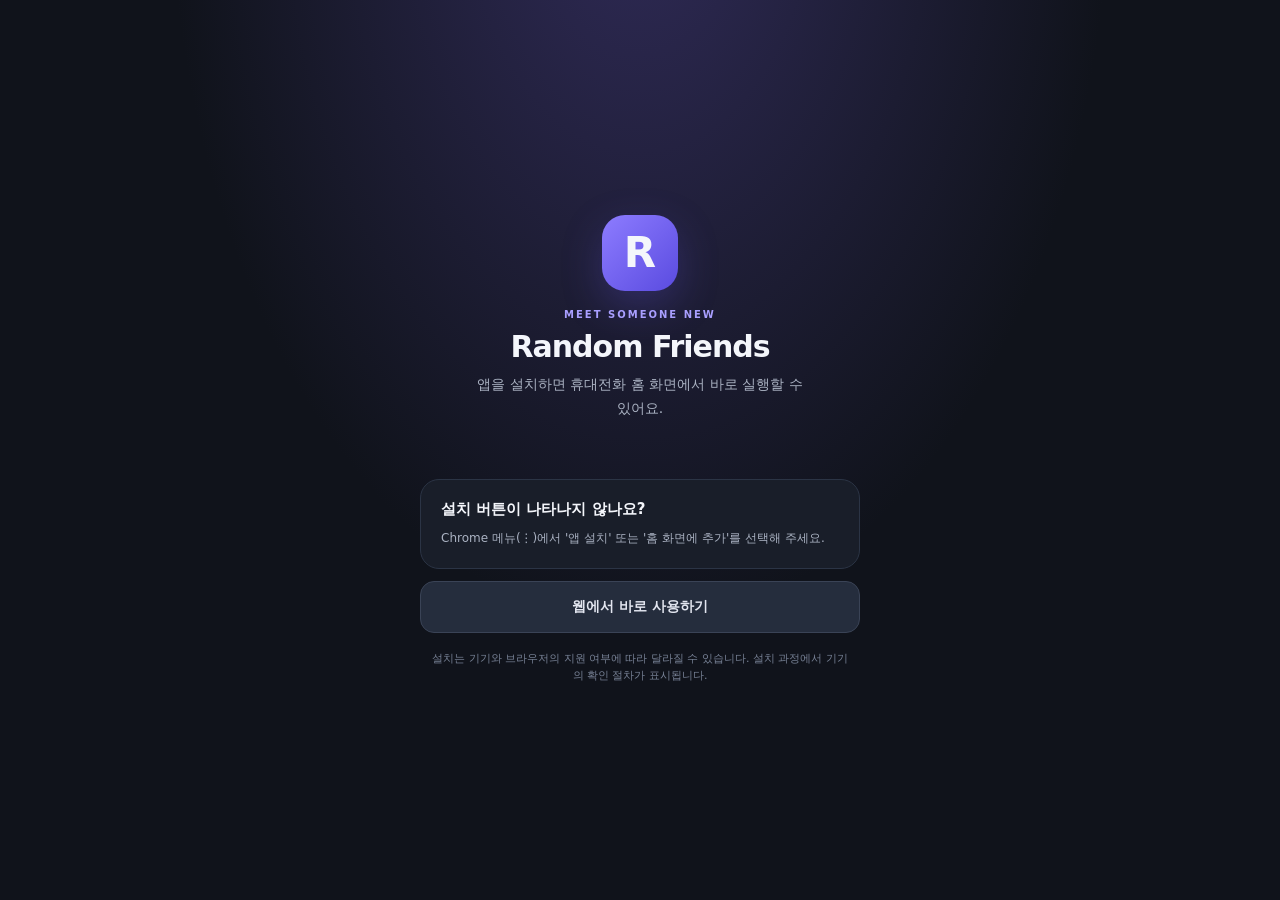
==== install.html @ dc0d9282 "Add cross-platform PWA installation guide" ====
<!doctype html>
<html lang="ko">
<head>
  <meta charset="utf-8">
  <meta name="viewport" content="width=device-width,initial-scale=1,viewport-fit=cover">
  <meta name="theme-color" content="#10131b">
  <meta name="description" content="Random Friends 앱 설치 안내">
  <meta name="application-name" content="Random Friends">
  <meta name="apple-mobile-web-app-capable" content="yes">
  <meta name="apple-mobile-web-app-title" content="Random Friends">
  <link rel="manifest" href="./manifest.json">
  <link rel="icon" href="./icon.svg" type="image/svg+xml">
  <title>Random Friends 설치</title>
  <style>
    *{box-sizing:border-box}
    body{margin:0;min-height:100vh;background:radial-gradient(ellipse at 50% -15%,#302b58 0,transparent 52%),#10131b;color:#f4f6fb;font-family:system-ui,-apple-system,"Noto Sans KR",sans-serif;display:grid;place-items:center;padding:24px}
    main{width:min(100%,440px);text-align:center}
    .logo{width:76px;height:76px;margin:0 auto 18px;border-radius:23px;background:linear-gradient(135deg,#8d7cff,#5a4be0);display:grid;place-items:center;font-size:42px;font-weight:900;box-shadow:0 14px 40px #6555e544}
    .eyebrow{font-size:10px;font-weight:800;letter-spacing:2px;color:#a99fff}
    h1{font-size:30px;letter-spacing:-1px;margin:9px 0}
    .lead{font-size:14px;line-height:1.7;color:#aab2c2;margin:0 auto 26px;max-width:340px}
    .panel{background:#191e29;border:1px solid #2b3445;border-radius:19px;padding:20px;text-align:left;margin:12px 0}
    .panel h2{font-size:15px;margin:0 0 9px}
    .panel p,.steps{font-size:12px;line-height:1.7;color:#aab2c2;margin:0}
    .steps{padding-left:20px;margin-top:9px}
    button,.open-link{width:100%;min-height:52px;border:0;border-radius:14px;padding:14px 16px;background:linear-gradient(110deg,#8273ff,#6352e8);color:white;font-size:14px;font-weight:800;text-decoration:none;display:flex;align-items:center;justify-content:center;cursor:pointer}
    .secondary{margin-top:10px;background:#252d3d;border:1px solid #3a4356;color:#e2e5ef}
    #install-btn[hidden],#ios-help[hidden],#android-help[hidden],#installed-note[hidden]{display:none}
    .note{font-size:11px;line-height:1.6;color:#778195;margin:17px 8px 0}
    #status{font-size:12px;color:#b9afff;min-height:20px;margin:12px 0 0}
  </style>
</head>
<body>
  <main>
    <div class="logo" aria-hidden="true">R</div>
    <div class="eyebrow">MEET SOMEONE NEW</div>
    <h1>Random Friends</h1>
    <p class="lead">앱을 설치하면 휴대전화 홈 화면에서 바로 실행할 수 있어요.</p>

    <button id="install-btn" type="button" hidden>앱 설치하기</button>
    <p id="status" role="status" aria-live="polite"></p>

    <section class="panel" id="ios-help" hidden>
      <h2>iPhone / iPad에서 설치하기</h2>
      <p>Safari에서 앱을 연 다음 아래 순서로 진행해 주세요.</p>
      <ol class="steps">
        <li>화면 아래 또는 위의 공유 버튼을 누릅니다.</li>
        <li>메뉴에서 '홈 화면에 추가'를 선택합니다.</li>
        <li>'추가'를 눌러 설치를 완료합니다.</li>
      </ol>
      <a class="open-link secondary" href="./">먼저 앱 열기</a>
    </section>

    <section class="panel" id="android-help" hidden>
      <h2>설치 버튼이 나타나지 않나요?</h2>
      <p>Chrome 메뉴(⋮)에서 '앱 설치' 또는 '홈 화면에 추가'를 선택해 주세요.</p>
    </section>

    <section class="panel" id="installed-note" hidden>
      <h2>이미 설치되어 있어요</h2>
      <p>홈 화면의 Random Friends 아이콘으로 실행할 수 있습니다.</p>
      <a class="open-link" href="./">Random Friends 열기</a>
    </section>

    <a class="open-link secondary" id="open-app" href="./">웹에서 바로 사용하기</a>
    <p class="note">설치는 기기와 브라우저의 지원 여부에 따라 달라질 수 있습니다. 설치 과정에서 기기의 확인 절차가 표시됩니다.</p>
  </main>

  <script>
    (() => {
      const installButton = document.getElementById("install-btn");
      const iosHelp = document.getElementById("ios-help");
      const androidHelp = document.getElementById("android-help");
      const installedNote = document.getElementById("installed-note");
      const status = document.getElementById("status");
      let installPrompt = null;

      const standalone = () =>
        window.matchMedia("(display-mode: standalone)").matches ||
        window.navigator.standalone === true;

      const isIOS = /iphone|ipad|ipod/i.test(navigator.userAgent) ||
        (navigator.platform === "MacIntel" && navigator.maxTouchPoints > 1);

      if (standalone()) {
        installedNote.hidden = false;
        document.getElementById("open-app").hidden = true;
      } else if (isIOS) {
        iosHelp.hidden = false;
        document.getElementById("open-app").hidden = true;
      } else {
        androidHelp.hidden = false;
      }

      window.addEventListener("beforeinstallprompt", (event) => {
        event.preventDefault();
        installPrompt = event;
        installButton.hidden = false;
        androidHelp.hidden = true;
      });

      installButton.addEventListener("click", async () => {
        if (!installPrompt) {
          status.textContent = "브라우저 메뉴에서 '앱 설치' 또는 '홈 화면에 추가'를 선택해 주세요.";
          androidHelp.hidden = false;
          return;
        }
        installButton.disabled = true;
        installPrompt.prompt();
        const choice = await installPrompt.userChoice;
        installPrompt = null;
        installButton.disabled = false;
        installButton.hidden = true;
        status.textContent = choice.outcome === "accepted"
          ? "설치 요청을 완료했습니다."
          : "설치가 취소되었습니다. 원할 때 다시 설치할 수 있습니다.";
        androidHelp.hidden = choice.outcome === "accepted";
      });

      window.addEventListener("appinstalled", () => {
        installPrompt = null;
        installButton.hidden = true;
        androidHelp.hidden = true;
        installedNote.hidden = false;
        document.getElementById("open-app").hidden = true;
        status.textContent = "Random Friends 설치가 완료되었습니다.";
      });

      if ("serviceWorker" in navigator) {
        window.addEventListener("load", () => {
          navigator.serviceWorker.register("./sw.js", { updateViaCache: "none" })
            .then((registration) => registration.update())
            .catch(() => {});
        }, { once: true });
      }
    })();
  </script>
</body>
</html>
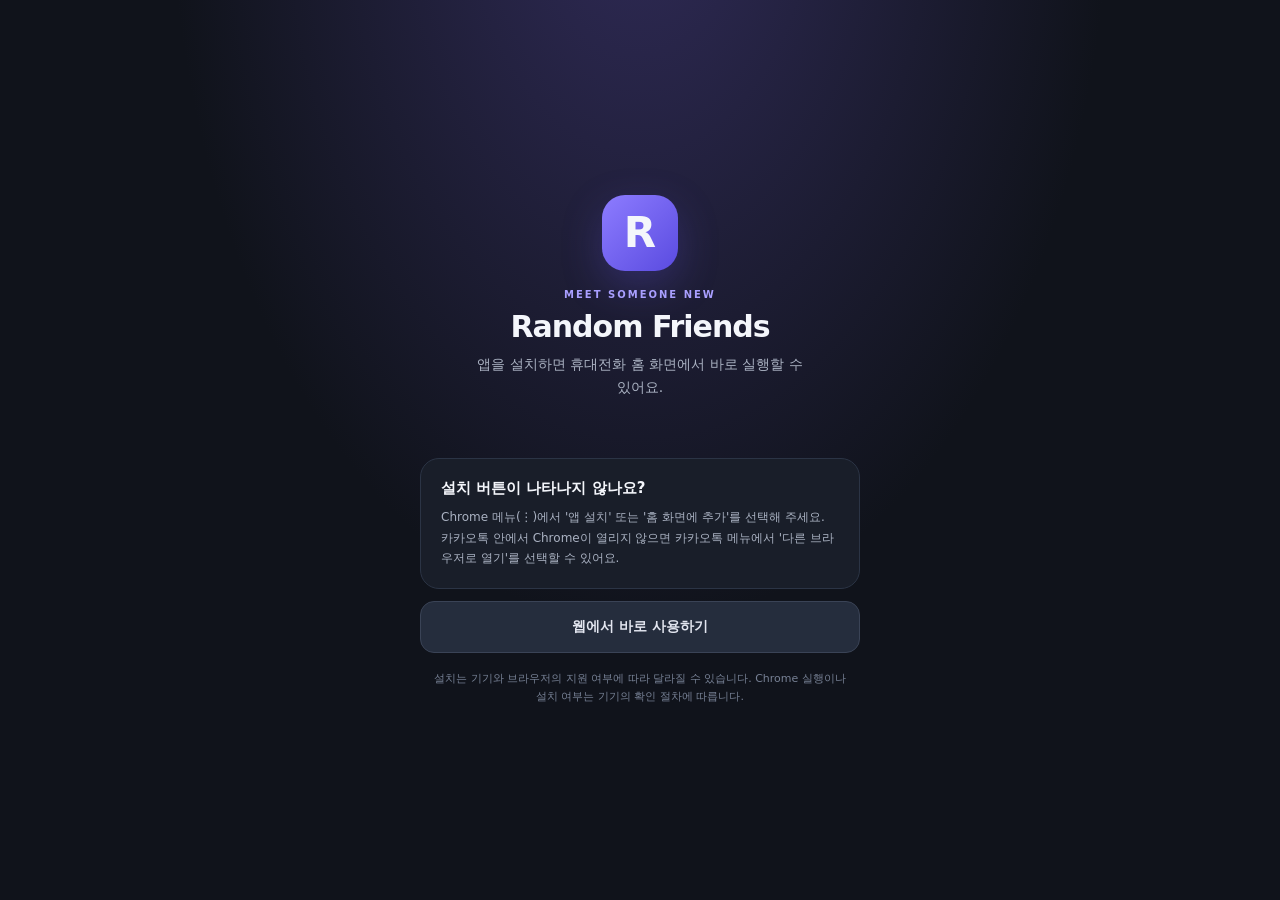
==== commit 22f535d5: "Add KakaoTalk to Chrome install handoff" ====
--- a/install.html
+++ b/install.html
@@ -25,7 +25,7 @@
     .steps{padding-left:20px;margin-top:9px}
     button,.open-link{width:100%;min-height:52px;border:0;border-radius:14px;padding:14px 16px;background:linear-gradient(110deg,#8273ff,#6352e8);color:white;font-size:14px;font-weight:800;text-decoration:none;display:flex;align-items:center;justify-content:center;cursor:pointer}
     .secondary{margin-top:10px;background:#252d3d;border:1px solid #3a4356;color:#e2e5ef}
-    #install-btn[hidden],#ios-help[hidden],#android-help[hidden],#installed-note[hidden]{display:none}
+    #install-btn[hidden],#ios-help[hidden],#android-help[hidden],#installed-note[hidden],#chrome-open[hidden]{display:none}
     .note{font-size:11px;line-height:1.6;color:#778195;margin:17px 8px 0}
     #status{font-size:12px;color:#b9afff;min-height:20px;margin:12px 0 0}
   </style>
@@ -37,8 +37,12 @@
     <h1>Random Friends</h1>
     <p class="lead">앱을 설치하면 휴대전화 홈 화면에서 바로 실행할 수 있어요.</p>
 
+    <a class="open-link" id="chrome-open" hidden
+      href="intent://kanghuijun000.github.io/random-friends/install.html#Intent;scheme=https;package=com.android.chrome;S.browser_fallback_url=https%3A%2F%2Fkanghuijun000.github.io%2Frandom-friends%2Finstall.html;end">
+      Chrome으로 열고 설치하기
+    </a>
+    <p id="status" role="status" aria-live="polite"></p>
     <button id="install-btn" type="button" hidden>앱 설치하기</button>
-    <p id="status" role="status" aria-live="polite"></p>
 
     <section class="panel" id="ios-help" hidden>
       <h2>iPhone / iPad에서 설치하기</h2>
@@ -53,7 +57,7 @@
 
     <section class="panel" id="android-help" hidden>
       <h2>설치 버튼이 나타나지 않나요?</h2>
-      <p>Chrome 메뉴(⋮)에서 '앱 설치' 또는 '홈 화면에 추가'를 선택해 주세요.</p>
+      <p>Chrome 메뉴(⋮)에서 '앱 설치' 또는 '홈 화면에 추가'를 선택해 주세요. 카카오톡 안에서 Chrome이 열리지 않으면 카카오톡 메뉴에서 '다른 브라우저로 열기'를 선택할 수 있어요.</p>
     </section>
 
     <section class="panel" id="installed-note" hidden>
@@ -63,16 +67,18 @@
     </section>
 
     <a class="open-link secondary" id="open-app" href="./">웹에서 바로 사용하기</a>
-    <p class="note">설치는 기기와 브라우저의 지원 여부에 따라 달라질 수 있습니다. 설치 과정에서 기기의 확인 절차가 표시됩니다.</p>
+    <p class="note">설치는 기기와 브라우저의 지원 여부에 따라 달라질 수 있습니다. Chrome 실행이나 설치 여부는 기기의 확인 절차에 따릅니다.</p>
   </main>
 
   <script>
     (() => {
       const installButton = document.getElementById("install-btn");
+      const chromeOpen = document.getElementById("chrome-open");
       const iosHelp = document.getElementById("ios-help");
       const androidHelp = document.getElementById("android-help");
       const installedNote = document.getElementById("installed-note");
       const status = document.getElementById("status");
+      const openApp = document.getElementById("open-app");
       let installPrompt = null;
 
       const standalone = () =>
@@ -81,15 +87,22 @@
 
       const isIOS = /iphone|ipad|ipod/i.test(navigator.userAgent) ||
         (navigator.platform === "MacIntel" && navigator.maxTouchPoints > 1);
+      const isAndroid = /android/i.test(navigator.userAgent);
+      const isKakao = /KAKAOTALK/i.test(navigator.userAgent);
 
       if (standalone()) {
         installedNote.hidden = false;
-        document.getElementById("open-app").hidden = true;
+        openApp.hidden = true;
       } else if (isIOS) {
         iosHelp.hidden = false;
-        document.getElementById("open-app").hidden = true;
+        openApp.hidden = true;
       } else {
         androidHelp.hidden = false;
+        if (isAndroid && isKakao) {
+          chromeOpen.hidden = false;
+          openApp.hidden = true;
+          status.textContent = "카카오톡 밖의 Chrome에서 설치할 수 있도록 열어 주세요.";
+        }
       }
 
       window.addEventListener("beforeinstallprompt", (event) => {
@@ -122,7 +135,8 @@
         installButton.hidden = true;
         androidHelp.hidden = true;
         installedNote.hidden = false;
-        document.getElementById("open-app").hidden = true;
+        openApp.hidden = true;
+        chromeOpen.hidden = true;
         status.textContent = "Random Friends 설치가 완료되었습니다.";
       });
 
